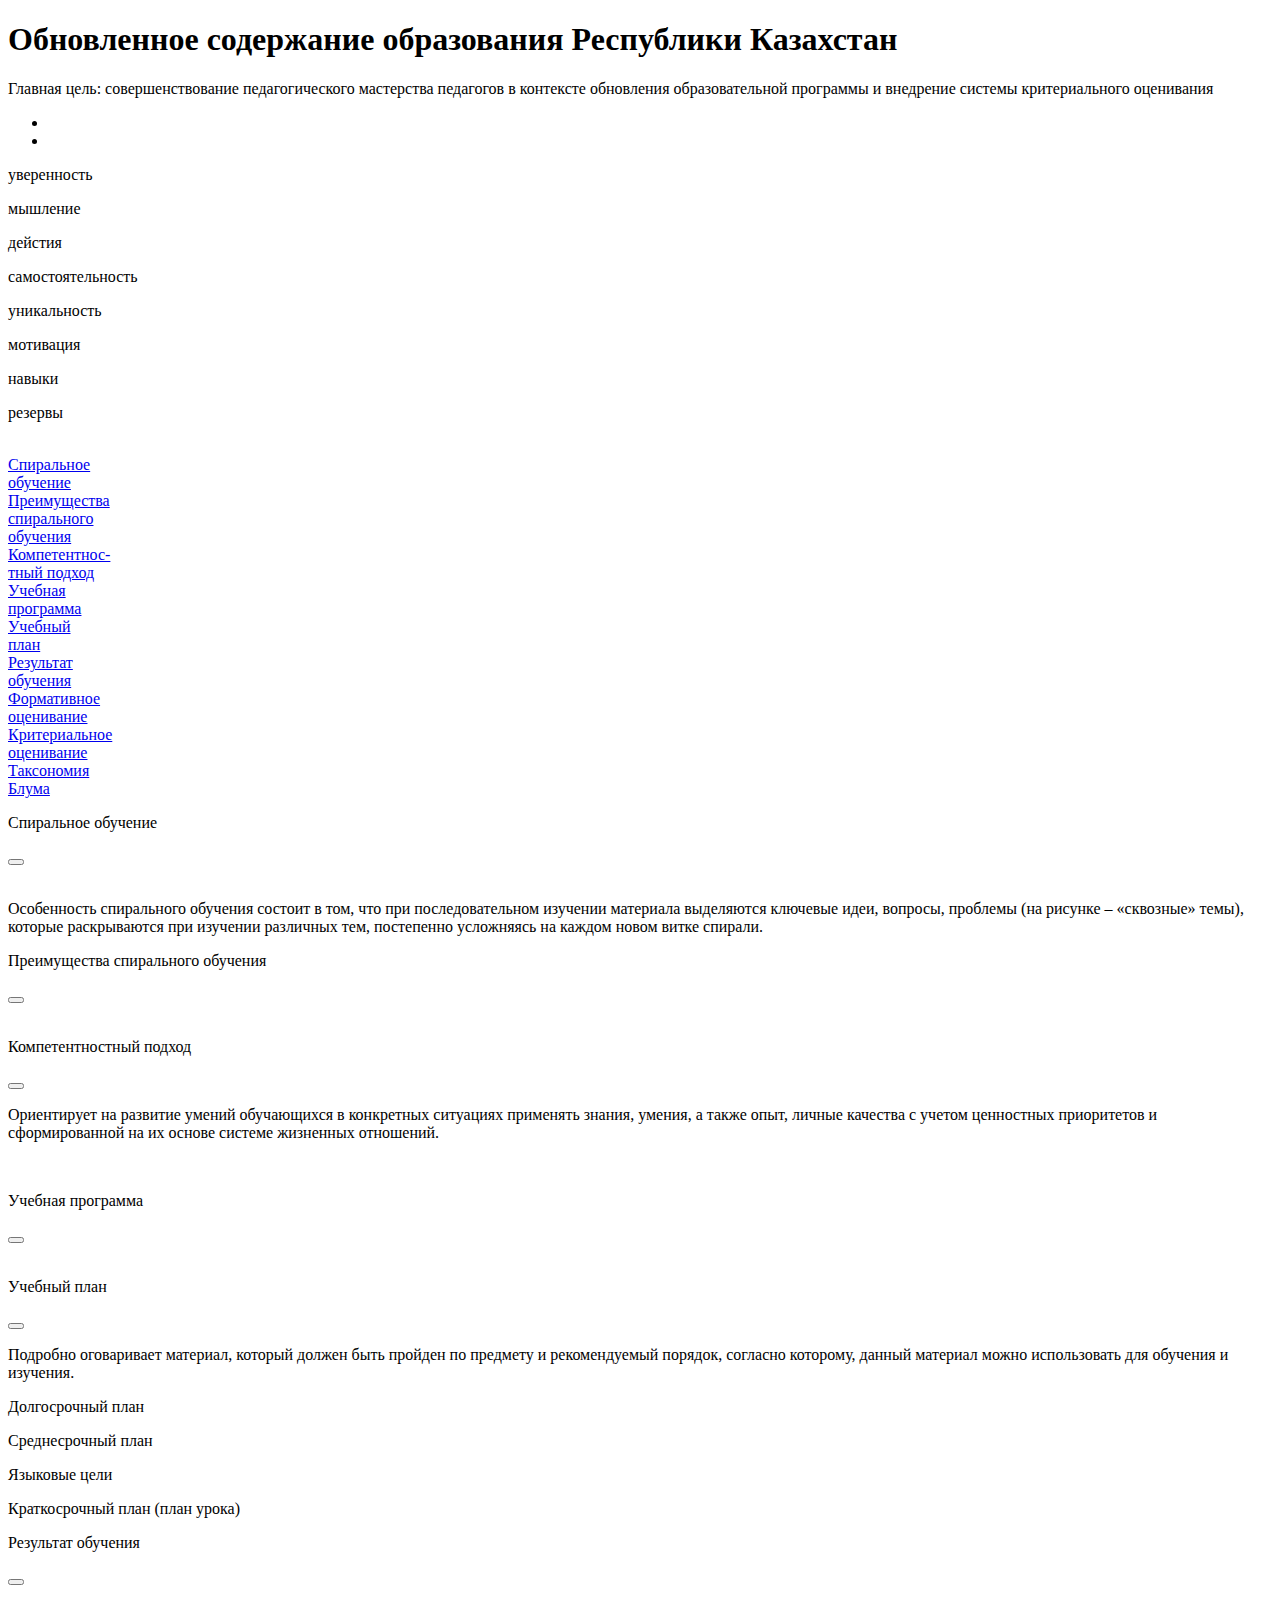
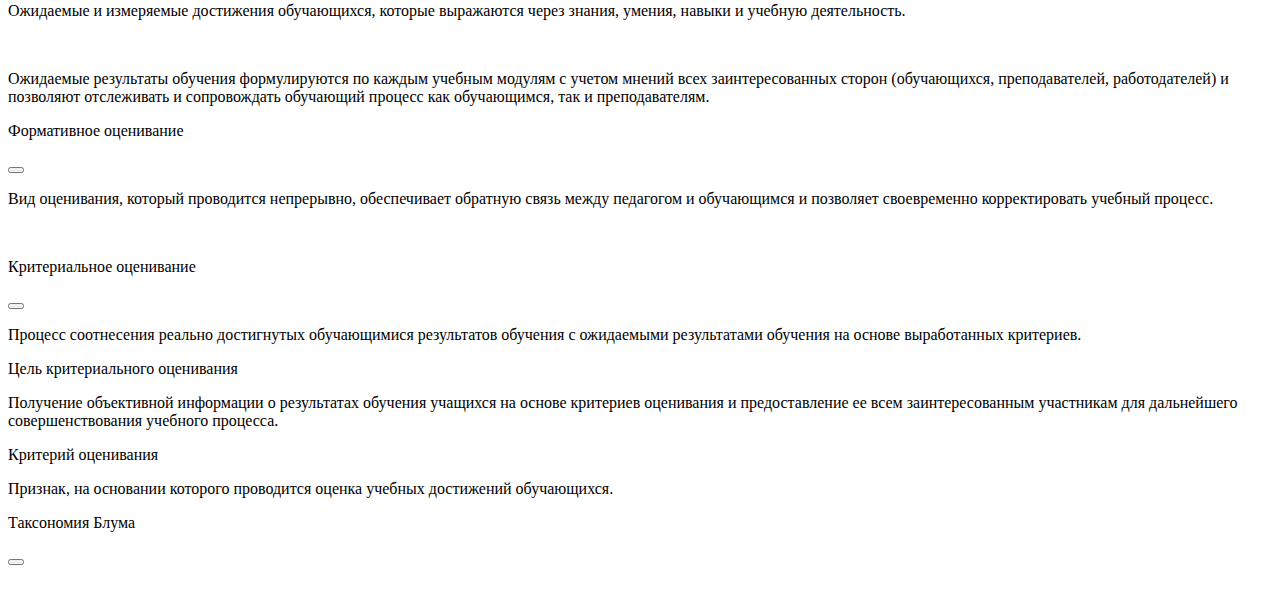
==== index.html @ 4d70ec93 "Add files via upload" ====
<!DOCTYPE html>
<html lang="ru">

<head>
	<meta charset="UTF-8">
	<meta http-equiv="X-UA-Compatible" content="IE=edge">
	<meta name="viewport" content="width=device-width, initial-scale=1.0">
	<link rel="stylesheet" href="css/style.css">
	<title>Document</title>
</head>

<body>
	<div class="wrapper">
		<div class="header">
			<div class="header__title ">
				<h1>Обновленное содержание образования Республики Казахстан</h1>
			</div>
			<div class="header__subtitle">
				<p>Главная цель: совершенствование педагогического мастерства педагогов в контексте обновления
					образовательной программы и внедрение системы критериального оценивания</p>
			</div>
			<div class="header__lg">
				<ul>
					<li>
						<a href="kz.html"> <img src="img/kz.jpg" alt=""></a>
					</li>
					<li>
						<a href="index.html"> <img src="img/ru.jpg" alt=""></a>
					</li>
				</ul>
			</div>
		</div>
		<div class="section">
			<div class="section__spiral">
				<div class="spiral">
					<div class="spiral__block block_8" id="block_8">
						<p>уверенность</p>
					</div>
					<div class="spiral__block block_7" id="block_7">
						<p>мышление</p>
					</div>
					<div class="spiral__block block_6" id="block_6">
						<p>дейстия</p>
					</div>
					<div class="spiral__block block_5" id="block_5">
						<p>самостоятельность</p>
					</div>
					<div class="spiral__block block_4" id="block_4">
						<p> уникальность</p>
					</div>
					<div class="spiral__block block_3" id="block_3">
						<p> мотивация</p>
					</div>
					<div class="spiral__block block_2" id="block_2">
						<p> навыки</p>
					</div>
					<div class="spiral__block block_1" id="block_1">
						<p> резервы</p>
					</div>
					<div class="spiral__img">
						<img class="gif" src="img/spi.png" alt=''>
					</div>
				</div>
			</div>
			<div class="section__links">
				<div class="link"><a href="#popup1">Спиральное <br>обучение</a></div>
				<div class="link"><a href="#popup2">Преимущества <br>спирального <br>обучения</a></div>
				<div class="link"><a href="#popup3">Компетентнос-<br>тный подход</a></div>
				<div class="link"><a href="#popup4">Учебная <br>программа</a></div>
				<div class="link"><a href="#popup5">Учебный <br>план </a></div>
				<div class="link"><a href="#popup6">Результат <br>обучения</a></div>
				<div class="link"><a href="#popup7">Формативное <br>оценивание</a></div>
				<div class="link"><a href="#popup8">Критериальное <br>оценивание</a></div>
				<div class="link"><a href="#popup9">Таксономия <br>Блума</a></div>
			</div>
		</div>
	</div>
	<div class="" id="popups">
		<div class="popup" id="popup1">
			<div class="popup__body">
				<div class="popup__content popup-orange">
					<div class="popup__title">
						<p>Спиральное обучение</p>
					</div>
					<button class="close" type="button" onclick="history.back();"></button>
					<div class="popup__info">
						<div class="info__1">
							<div class="info__1_img"><img src="img/content1.jpg" alt=""></div>
							<div class="info__1_text">
								<p>Особенность спирального обучения состоит в том, что при последовательном изучении материала
									выделяются ключевые идеи, вопросы, проблемы (на рисунке – «сквозные» темы), которые
									раскрываются при изучении различных тем, постепенно усложняясь на каждом новом витке спирали.
								</p>
							</div>
						</div>
					</div>
				</div>
			</div>
		</div>
		<div class="popup" id="popup2">
			<div class="popup__body">
				<div class="popup__content">
					<div class="popup__title">
						<p>Преимущества спирального обучения </p>
					</div>
					<button class="close" type="button" onclick="history.back();"></button>
					<div class="popup__info">
						<img src="img/content2.png" alt="">
					</div>
				</div>
			</div>
		</div>
		<div class="popup" id="popup3">
			<div class="popup__body">
				<div class="popup__content popup-orange">
					<div class="popup__title">
						<p>Компетентностный подход </p>
					</div>
					<button class="close" type="button" onclick="history.back();"></button>
					<div class="popup__info">
						<div class="info__3">
							<div class="info__3_text">
								<p>Ориентирует на развитие умений обучающихся в конкретных ситуациях применять знания, умения, а
									также
									опыт, личные качества с учетом ценностных приоритетов и сформированной на их основе системе
									жизненных отношений. </p>
							</div>
							<div class="info__3_img">
								<img src="img/content3.png" alt="">
							</div>
						</div>
					</div>
				</div>
			</div>
		</div>
		<div class="popup" id="popup4">
			<div class="popup__body">
				<div class="popup__content">
					<div class="popup__title">
						<p>Учебная программа</p>
					</div>
					<button class="close" type="button" onclick="history.back();"></button>
					<div class="popup__info">
						<img src="img/content4.png" alt="">
					</div>
				</div>
			</div>
		</div>
		<div class="popup" id="popup5">
			<div class="popup__body">
				<div class="popup__content popup-orange">
					<div class="popup__title">
						<p>Учебный план</p>
					</div>
					<button class="close" type="button" onclick="history.back();"></button>
					<div class="popup__info">
						<div class="info__5">
							<div class="info__5_title">
								<p>Подробно оговаривает материал, который должен быть пройден по предмету и рекомендуемый
									порядок, согласно которому, данный материал можно использовать для обучения и изучения.</p>
							</div>
							<div class="info__5_grid">
								<div class="grid__line g1">
									<div></div>
								</div>
								<div class="grid__line g2">
									<div></div>
								</div>
								<div class="grid__line g3">
									<div></div>
								</div>
								<div class="grid__line g4">
									<div></div>
								</div>
								<div class="grid__text g5">
									<p
										data-title="Включаются темы обучения на один учебный год, обозначает предметные разделы по уровню образования и определяет их общие правила.">
										Долгосрочный план</p>
								</div>
								<div class="grid__text g6">
									<p
										data-title="Даются рекомендации по проведению занятий по темам и разделам, организации деятельности обучающихся на уроках и перечень ресурсов.">
										Среднесрочный план</p>
								</div>
								<div class="grid__text g7">
									<p
										data-title="Основное средство, используемое в обучении содержания предмета. Развивают мышление и улучшают способность работать с терминами и понятиями в содержании предмета. ">
										Языковые цели</p>
								</div>
								<div class="grid__text g8">
									<p
										data-title="При разработке краткосрочного плана педагогу рекомендуется обратить внимание на дифференцированный подход к обучению и учитывать индивидуальные особенности детей. ">
										Краткосрочный план (план урока)</p>
								</div>
							</div>
						</div>
					</div>
				</div>
			</div>
		</div>
		<div class="popup" id="popup6">
			<div class="popup__body">
				<div class="popup__content">
					<div class="popup__title">
						<p>Результат обучения </p>
					</div>
					<button class="close" type="button" onclick="history.back();"></button>
					<div class="popup__info">
						<p>Ожидаемые и измеряемые достижения обучающихся, которые выражаются через знания, умения, навыки и
							учебную деятельность. </p>
						<div class="info__6_img">
							<img src="img/content6.png" alt="">
						</div>
						<p>Ожидаемые результаты обучения формулируются по каждым учебным модулям с учетом мнений всех
							заинтересованных сторон (обучающихся, преподавателей, работодателей) и позволяют отслеживать и
							сопровождать обучающий процесс как обучающимся, так и преподавателям.</p>
					</div>
				</div>
			</div>
		</div>
		<div class="popup" id="popup7">
			<div class="popup__body">
				<div class="popup__content popup-orange">
					<div class="popup__title">
						<p>Формативное оценивание </p>
					</div>
					<button class="close" type="button" onclick="history.back();"></button>
					<div class="popup__info">
						<p>Вид оценивания, который проводится непрерывно, обеспечивает обратную связь между педагогом и
							обучающимся и позволяет своевременно корректировать учебный процесс.
						</p>
						<div class="info__7_img">
							<img src="img/content7.png" alt="">
						</div>
					</div>
				</div>
			</div>
		</div>
		<div class="popup" id="popup8">
			<div class="popup__body">
				<div class="popup__content">
					<div class="popup__title">
						<p>Критериальное оценивание </p>
					</div>
					<button class="close" type="button" onclick="history.back();"></button>
					<div class="popup__info">
						<p>Процесс соотнесения реально достигнутых обучающимися результатов обучения с ожидаемыми результатами
							обучения на основе выработанных критериев. </p>
						<P>Цель критериального оценивания</P>
						<p>Получение объективной информации о результатах обучения учащихся на основе критериев оценивания и
							предоставление ее всем заинтересованным участникам для дальнейшего совершенствования учебного
							процесса.</p>
						<p>Критерий оценивания</p>
						<p>Признак, на основании которого проводится оценка учебных достижений обучающихся.
						</p>
					</div>
				</div>
			</div>
		</div>
		<div class="popup" id="popup9">
			<div class="popup__body">
				<div class="popup__content popup-orange">
					<div class="popup__title">
						<p>Таксономия Блума </p>
					</div>
					<button class="close" type="button" onclick="history.back();"></button>
					<div class="popup__info">
						<img src="img/content9.png" alt="">
					</div>
				</div>
			</div>
		</div>
	</div>
	<script src="https://ajax.googleapis.com/ajax/libs/jquery/3.6.0/jquery.min.js"></script>
	<script src="js/script.js"></script>
</body>

</html>
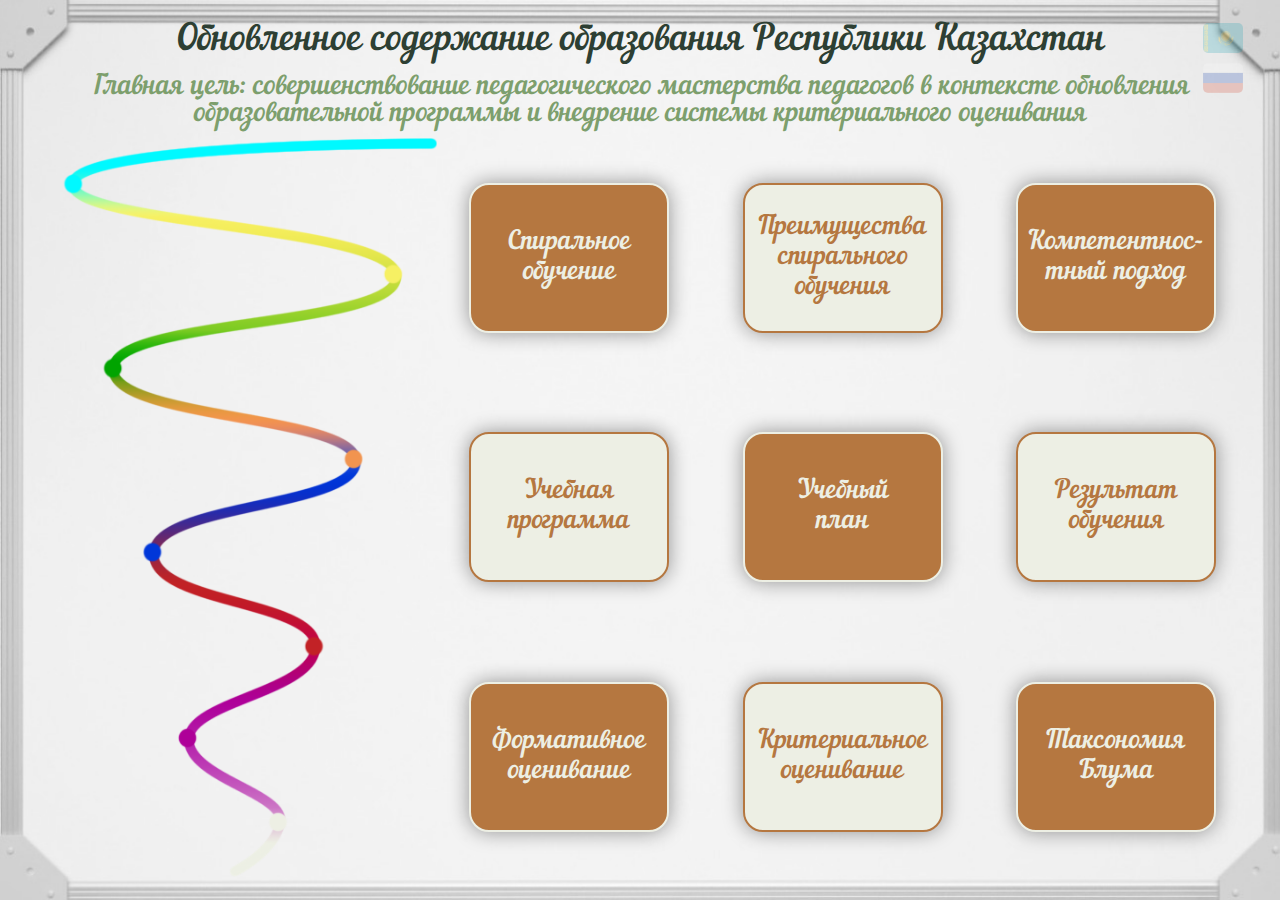
==== commit 41a400a4: "Update index.html" ====
--- a/index.html
+++ b/index.html
@@ -40,7 +40,7 @@
 						<p>мышление</p>
 					</div>
 					<div class="spiral__block block_6" id="block_6">
-						<p>дейстия</p>
+						<p>действия</p>
 					</div>
 					<div class="spiral__block block_5" id="block_5">
 						<p>самостоятельность</p>
@@ -275,4 +275,4 @@
 	<script src="js/script.js"></script>
 </body>
 
-</html>+</html>
--- a/css/style.css
+++ b/css/style.css
@@ -0,0 +1,889 @@
+@charset "UTF-8";
+* {
+	padding: 0;
+	margin: 0;
+	border: 0;
+}
+
+*,
+*:before,
+*:after {
+	-webkit-box-sizing: border-box;
+	box-sizing: border-box;
+}
+
+:focus,
+:active {
+	outline: none;
+}
+
+a:focus,
+a:active {
+	outline: none;
+}
+
+html,
+body {
+	height: 100%;
+	width: 100%;
+	font-size: 100%;
+	line-height: 1;
+	font-size: 14px;
+	-ms-text-size-adjust: 100%;
+	-moz-text-size-adjust: 100%;
+	-webkit-text-size-adjust: 100%;
+}
+
+input,
+button,
+textarea {
+	font-family: inherit;
+}
+
+input::-ms-clear {
+	display: none;
+}
+
+button {
+	cursor: pointer;
+}
+
+button::-moz-focus-inner {
+	padding: 0;
+	border: 0;
+}
+
+a,
+a:visited {
+	text-decoration: none;
+}
+
+a:hover {
+	text-decoration: none;
+}
+
+ul li {
+	list-style: none;
+}
+
+img {
+	vertical-align: top;
+}
+
+h1,
+h2,
+h3,
+h4,
+h5,
+h6 {
+	font-size: inherit;
+	font-weight: 400;
+}
+
+@font-face {
+	font-family: "Spectral";
+	src: url("../font/Spectral-MediumItalic.eot");
+	src: local("☺"), url("../font/Spectral-MediumItalic.woff") format("woff"),
+		url("../font/Spectral-MediumItalic.ttf") format("truetype"),
+		url("../font/Spectral-MediumItalic.svg") format("svg");
+	font-weight: normal;
+	font-style: normal;
+}
+
+@font-face {
+	font-family: "Pompilius";
+	src: url("../font/ofont.ru_Nautilus Pompilius.eot");
+	src: local("☺"), url("../font/ofont.ru_Nautilus Pompilius.woff") format("woff"),
+		url("../font/ofont.ru_Nautilus Pompilius.ttf") format("truetype"),
+		url("../font/ofont.ru_Nautilus Pompilius.svg") format("svg");
+	font-weight: normal;
+	font-style: normal;
+}
+
+::-moz-selection {
+	background: #cf915c;
+}
+
+::selection {
+	background: #cf915c;
+}
+
+::-moz-selection {
+	background: #cf915c;
+}
+
+::-webkit-selection {
+	background: #cf915c;
+	color: #cf915c;
+}
+
+body {
+	font-family: Pompilius;
+	background: url(../img/pat.jpg) repeat;
+}
+
+@media (min-width: 1024px) {
+	body {
+		background: url(../img/bg.jpg) 0 0/100% 100% no-repeat;
+		height: 100vh;
+	}
+}
+
+.wrapper {
+	height: 100vh;
+	display: -ms-grid;
+	display: grid;
+	-ms-grid-rows: auto 1fr;
+	-ms-grid-columns: 1fr;
+	grid-template: auto 1fr / 1fr;
+	padding-top: calc(5px + 30 * ((100vw - 320px) / 1600));
+	padding-bottom: calc(5px + 30 * ((100vw - 320px) / 1600));
+	padding-left: calc(5px + 45 * ((100vw - 320px) / 1600));
+	padding-right: calc(5px + 45 * ((100vw - 320px) / 1600));
+}
+
+.header {
+	text-align: center;
+	position: relative;
+	padding-bottom: 10px;
+}
+
+.header__title {
+	color: #2d3f33;
+	margin-bottom: calc(5px + 15 * ((100vw - 320px) / 1600));
+	font-size: calc(24px + 21 * ((100vw - 320px) / 1600));
+}
+
+.header__subtitle {
+	color: #7d9f6d;
+	max-width: 1320px;
+	margin: 0 auto;
+	font-size: calc(20px + 12 * ((100vw - 320px) / 1600));
+}
+
+.header__lg {
+	position: absolute;
+	right: 0;
+	top: 0;
+}
+
+.header__lg li:nth-child(1) {
+	margin-bottom: 10px;
+}
+
+.header__lg img {
+	width: 40px;
+	height: 30px;
+	border-radius: 5px;
+	opacity: 0.2;
+	margin-right: 5px;
+}
+
+.header__lg img:hover {
+	-webkit-box-shadow: 0px 0px 5px #000;
+	box-shadow: 0px 0px 5px #000;
+	-webkit-transition: all 0.5s ease 0s;
+	transition: all 0.5s ease 0s;
+	opacity: 1;
+}
+
+@media (max-width: 768px) {
+	.header__title {
+		max-width: 680px;
+	}
+}
+
+.section__links {
+	display: -ms-grid;
+	display: grid;
+	-ms-grid-rows: (1fr) [3];
+	-ms-grid-columns: (1fr) [3];
+	grid-template: repeat(3, 1fr) / repeat(3, 1fr);
+	gap: 10px;
+}
+
+.link {
+	background: #b57740;
+	-webkit-box-shadow: rgba(0, 0, 0, 0.4) 0px 0px 20px;
+	box-shadow: rgba(0, 0, 0, 0.4) 0px 0px 20px;
+	border: #edefe4 solid 2px;
+	width: 250px;
+	height: 150px;
+	border-radius: 20px;
+	-ms-grid-column-align: center;
+	justify-self: center;
+	-ms-flex-item-align: center;
+	-ms-grid-row-align: center;
+	align-self: center;
+	-webkit-box-align: center;
+	-ms-flex-align: center;
+	align-items: center;
+}
+
+.link > a {
+	color: #edefe4;
+	font-size: 30px;
+	line-height: 34px;
+	text-align: center;
+	width: 100%;
+	height: 100%;
+	display: -webkit-box;
+	display: -ms-flexbox;
+	display: flex;
+	-webkit-box-align: center;
+	-ms-flex-align: center;
+	align-items: center;
+	-webkit-box-pack: center;
+	-ms-flex-pack: center;
+	justify-content: center;
+}
+
+.link:hover {
+	-webkit-box-shadow: rgba(0, 0, 0, 0.7) 0px 0px 20px;
+	box-shadow: rgba(0, 0, 0, 0.7) 0px 0px 20px;
+	-webkit-transition: all 1s ease 0s;
+	transition: all 1s ease 0s;
+}
+
+.link:nth-child(even) {
+	background: #edefe4;
+	border: #b57740 solid 2px;
+}
+
+.link:nth-child(even) > a {
+	color: #b57740;
+}
+
+.block_1 {
+	opacity: 0;
+}
+
+.block_2 {
+	opacity: 0;
+}
+
+.block_3 {
+	opacity: 0;
+}
+
+.block_4 {
+	opacity: 0;
+}
+
+.block_5 {
+	opacity: 0;
+}
+
+.block_6 {
+	opacity: 0;
+}
+
+.block_7 {
+	opacity: 0;
+}
+
+.block_8 {
+	opacity: 0;
+}
+
+@-webkit-keyframes block {
+	0% {
+		opacity: 0;
+	}
+	20% {
+		opacity: 1;
+	}
+	90% {
+		opacity: 1;
+	}
+	100% {
+		opacity: 0;
+	}
+}
+
+@keyframes block {
+	0% {
+		opacity: 0;
+	}
+	20% {
+		opacity: 1;
+	}
+	90% {
+		opacity: 1;
+	}
+	100% {
+		opacity: 0;
+	}
+}
+
+.spiral {
+	position: relative;
+	height: 100%;
+	width: 100%;
+	display: -ms-grid;
+	display: grid;
+	-ms-grid-rows: (1fr) [8];
+	-ms-grid-columns: 1fr;
+	grid-template: repeat(8, 1fr) / 1fr;
+}
+
+.spiral__block {
+	-ms-grid-column-align: center;
+	justify-self: center;
+	-ms-flex-item-align: center;
+	-ms-grid-row-align: center;
+	align-self: center;
+}
+
+.spiral__block p {
+	color: #2d3f33;
+	font-size: calc(20px + 10 * ((100vw - 320px) / 1600));
+}
+
+img.gif {
+	z-index: -1;
+	position: absolute;
+	left: 0;
+	top: 0;
+	width: 100%;
+	height: 100%;
+	-o-object-fit: fill;
+	object-fit: fill;
+}
+
+@media (max-width: 1280px) {
+	.link {
+		width: 200px;
+	}
+	.link > a {
+		font-size: 26px;
+		line-height: 30px;
+	}
+}
+
+@media (min-width: 1024px) {
+	.section {
+		display: -ms-grid;
+		display: grid;
+		-ms-grid-rows: 1fr;
+		-ms-grid-columns: 1fr 2fr;
+		grid-template: 1fr/1fr 2fr;
+	}
+}
+
+@media (max-width: 1023px) {
+	.spiral {
+		width: 300px;
+		max-height: 450px;
+		min-height: 350px;
+		margin: 0 auto;
+	}
+	.link {
+		height: 100px;
+		margin: 10px 0px;
+	}
+	.link > a {
+		font-size: 20px;
+		line-height: 24px;
+	}
+}
+
+@media (max-width: 768px) {
+	.link {
+		max-width: 250px;
+	}
+}
+
+@media (max-width: 480px) {
+	.section__links {
+		display: -ms-grid;
+		display: grid;
+		-ms-grid-rows: (1fr) [9];
+		-ms-grid-columns: 1fr;
+		grid-template: repeat(9, 1fr) / 1fr;
+		gap: 10px;
+	}
+	.link {
+		width: 250px;
+		height: 150px;
+		margin: 10px 0;
+	}
+	.link > a {
+		font-size: 22px;
+		line-height: 34px;
+	}
+}
+
+.popup {
+	position: fixed;
+	width: 100%;
+	height: 100%;
+	background: rgba(0, 0, 0, 0.5);
+	top: 0;
+	left: 0;
+	opacity: 0;
+	visibility: hidden;
+	-webkit-transition: all 0.5s ease 0s;
+	transition: all 0.5s ease 0s;
+}
+
+.popup:target {
+	opacity: 1;
+	visibility: visible;
+}
+
+.popup__body {
+	height: 100%;
+	display: -webkit-box;
+	display: -ms-flexbox;
+	display: flex;
+	-webkit-box-align: center;
+	-ms-flex-align: center;
+	align-items: center;
+	-webkit-box-pack: center;
+	-ms-flex-pack: center;
+	justify-content: center;
+	padding: 20px;
+}
+
+.popup__content {
+	background: #edefe4;
+	color: #b57740;
+	border: #b57740 solid 2px;
+	border-radius: 30px;
+	width: 1200px;
+	height: 500px;
+	padding: 20px;
+	display: -ms-grid;
+	display: grid;
+	-ms-grid-rows: 50px auto;
+	-ms-grid-columns: 1fr;
+	grid-template: 50px auto/ 1fr;
+	position: relative;
+	overflow: hidden;
+}
+
+.popup-orange {
+	background: #b57740;
+	color: #edefe4;
+	border: #edefe4 solid 2px;
+}
+
+.popup__title {
+	text-align: center;
+	margin-bottom: 10px;
+	font-size: 36px;
+}
+
+@media (max-width: 1280px) {
+	.popup__title {
+		font-size: calc(15px + 21 * ((100vw - 320px) / 960));
+	}
+}
+
+.close {
+	background: url(../img/close.png) 0 0 / cover no-repeat;
+	height: 30px;
+	width: 30px;
+	position: absolute;
+	top: 20px;
+	right: 20px;
+}
+
+.popup__info {
+	-ms-grid-column-align: center;
+	justify-self: center;
+	font-size: 28px;
+	line-height: 30px;
+	font-family: Spectral;
+}
+
+@media (max-width: 1280px) {
+	.popup__info {
+		font-size: calc(14px + 14 * ((100vw - 320px) / 960));
+	}
+}
+
+@media (max-width: 1280px) {
+	.popup__info {
+		line-height: calc(20px + 10 * ((100vw - 320px) / 960));
+	}
+}
+
+.popup__info > img {
+	width: 900px;
+	height: 400px;
+}
+
+.info__1 {
+	display: -ms-grid;
+	display: grid;
+	-ms-grid-rows: 1fr;
+	-ms-grid-columns: auto 1fr;
+	grid-template: 1fr / auto 1fr;
+}
+
+.info__1_text {
+	display: -webkit-box;
+	display: -ms-flexbox;
+	display: flex;
+	-webkit-box-align: center;
+	-ms-flex-align: center;
+	align-items: center;
+	margin-left: 20px;
+}
+
+.info__3 {
+	display: -ms-grid;
+	display: grid;
+	-ms-grid-rows: auto auto;
+	-ms-grid-columns: 1fr;
+	grid-template: auto auto/1fr;
+}
+
+.info__3_text {
+	text-indent: 50px;
+	margin-bottom: 10px;
+}
+
+.info__3_img > img {
+	display: block;
+	margin: 0 auto;
+	width: 700px;
+	height: 250px;
+	padding-bottom: 10px;
+}
+
+.info__5_title {
+	max-width: 1156px;
+	border: #edefe4 solid 2px;
+	border-radius: 5px;
+	padding: 10px;
+	text-indent: 0;
+}
+
+.info__5_grid {
+	display: -ms-grid;
+	display: grid;
+	-ms-grid-rows: 50px 1fr;
+	-ms-grid-columns: (1fr) [4];
+	grid-template: 50px 1fr / repeat(4, 1fr);
+	-webkit-column-gap: 20px;
+	column-gap: 20px;
+	position: relative;
+}
+
+.grid__line > div {
+	border-right: 2px solid #edefe4;
+	height: 50px;
+	width: 20%;
+	padding: 0 0 0 50%;
+}
+
+.grid__text {
+	border: #edefe4 solid 2px;
+	border-radius: 5px;
+	padding: 10px;
+	text-align: center;
+	text-indent: 0;
+}
+
+.grid__text > p {
+	color: #2d3f33;
+	background: none;
+	font-size: 30px;
+	text-decoration: underline;
+}
+
+.grid__text > p::before {
+	content: "";
+}
+
+.grid__text > p:hover {
+	color: #edefe4;
+}
+
+.grid__text > p:hover::after {
+	content: attr(data-title);
+	text-decoration: none;
+	position: absolute;
+	background: #7d9f6d;
+	padding: 10px;
+	border-radius: 10px;
+	left: 0;
+	bottom: -150px;
+	font-size: 24px;
+	color: #edefe4;
+}
+
+.info__6_img img {
+	width: 900px;
+	height: 240px;
+	display: block;
+	margin: 0px auto;
+}
+
+.info__7_img img {
+	height: 340px;
+	display: block;
+	margin: 0px auto;
+}
+
+#popup8 .popup__info {
+	-ms-flex-item-align: center;
+	-ms-grid-row-align: center;
+	align-self: center;
+	text-align: center;
+}
+
+#popup8 .popup__info p:nth-child(even) {
+	text-align: center;
+	padding: 20px 0 10px 0;
+	font-family: Pompilius;
+}
+
+#popup8 .popup__content {
+	display: block;
+}
+
+@media (max-width: 1024px) {
+	.popup__body {
+		-webkit-box-align: start;
+		-ms-flex-align: start;
+		align-items: start;
+		overflow: scroll;
+	}
+	.close {
+		height: 20px;
+		width: 20px;
+		top: 20px;
+		right: 20px;
+	}
+	.popup__content {
+		width: 900px;
+		height: 400px;
+		padding: 10px 10px;
+	}
+	.popup__info > img {
+		width: 700px;
+		height: 300px;
+	}
+	.info__1 img {
+		height: 300px;
+	}
+	.info__3 img {
+		height: 220px;
+	}
+	.info__5_grid {
+		-ms-grid-rows: 30px 1fr;
+		-ms-grid-columns: (1fr) [4];
+		grid-template: 30px 1fr / repeat(4, 1fr);
+		-webkit-column-gap: 10px;
+		column-gap: 10px;
+	}
+	.grid__line > div {
+		height: 30px;
+	}
+	.grid__text {
+		padding: 5px 10px;
+	}
+	.grid__text > p {
+		font-size: 22px;
+	}
+	.grid__text > p:hover::after {
+		font-size: 20px;
+		bottom: -90px;
+		padding: 5px;
+	}
+	.info__6_img img {
+		width: 600px;
+		height: 150px;
+	}
+	.info__7_img img {
+		height: 250px;
+		width: 600px;
+	}
+}
+
+.g7 {
+	padding: 10px calc(15px + (100vw - 98vw));
+}
+
+@media (max-width: 888px) {
+	.grid__text > p:hover::after {
+		bottom: -100px;
+	}
+}
+
+@media (max-width: 768px) {
+	.popup__content {
+		width: 300px;
+		height: auto;
+		-ms-grid-rows: 40px auto;
+		-ms-grid-columns: 1fr;
+		grid-template: 40px auto/ 1fr;
+		padding: 5px;
+	}
+	.popup p {
+		line-height: 20px;
+	}
+	.popup__info p {
+		text-indent: 20px;
+		text-align: justify;
+		padding: 0 5px;
+	}
+	.popup__content .popup__title {
+		font-size: 20px;
+		width: 230px;
+		margin: 0 auto;
+	}
+	.close {
+		top: 10px;
+		right: 10px;
+	}
+	.popup__info > img {
+		width: 270px;
+		height: 300px;
+		padding: 5px 5px 5px 0;
+	}
+	.info__1 {
+		display: block;
+	}
+	.info__1_img img {
+		margin-left: 40px;
+	}
+	.info__1 p {
+		margin-left: -20px;
+		padding: 5px;
+	}
+	.info__3 {
+		display: block;
+	}
+	.info__3_text {
+		padding: 5px;
+		margin-bottom: 0;
+	}
+	.info__3_img > img {
+		display: block;
+		margin: 0 auto;
+		width: 270px;
+		height: 300px;
+		padding: 5px 5px 5px 0;
+		margin-bottom: 10px;
+	}
+	.info__5_grid {
+		padding-bottom: 180px;
+		-ms-grid-rows: 30px auto 30px auto 30px auto 30px auto;
+		-ms-grid-columns: 1fr;
+		grid-template: 30px auto 30px auto 30px auto 30px auto/ 1fr;
+	}
+	.grid__text_title {
+		padding: 5px;
+	}
+	.grid__text p {
+		text-align: center;
+		text-indent: 0;
+	}
+	.grid__line > div {
+		height: 30px;
+	}
+	.grid__text > p:hover::after {
+		left: 0;
+		bottom: 10px;
+	}
+	.g5 {
+		-ms-grid-row: 2;
+		grid-row-start: 2;
+		grid-row-end: 3;
+	}
+	.g6 {
+		-ms-grid-row: 4;
+		grid-row-start: 4;
+		grid-row-end: 5;
+	}
+	.g7 {
+		-ms-grid-row: 6;
+		grid-row-start: 6;
+		grid-row-end: 7;
+	}
+	.g8 {
+		margin-bottom: 10px;
+	}
+	.info__6_img img {
+		width: 280px;
+		padding-left: 10px;
+		margin: 0 0 10px 0;
+	}
+	#popup6 .popup__info {
+		padding-bottom: 10px;
+	}
+	.info__7_img img {
+		width: 280px;
+		padding-left: 10px;
+		margin: 5px 0 10px 0;
+	}
+	#popup7 .popup__title {
+		padding-bottom: 10px;
+		width: 200px;
+	}
+	#popup8 .popup__info p:nth-child(even) {
+		padding: 10px 0 5px 0;
+	}
+	#popup8 .popup__title {
+		padding-bottom: 10px;
+		width: 200px;
+	}
+}
+
+@media (max-width: 768px) {
+	#popup2 .popup__info {
+		background: url(../img/content2A.png) 0 0/100% 100% no-repeat;
+		margin-bottom: 10px;
+		height: 600px;
+	}
+	#popup2 .popup__info img {
+		opacity: 0;
+	}
+	#popup3 .info__3_img {
+		background: url(../img/content3A.png) 0 0/100% 100% no-repeat;
+		margin-bottom: 10px;
+		height: 500px;
+	}
+	#popup3 .info__3_img img {
+		opacity: 0;
+	}
+	#popup4 .popup__info {
+		background: url(../img/content4A.png) 0 0/100% 100% no-repeat;
+		margin-bottom: 10px;
+		height: 450px;
+	}
+	#popup4 .popup__info img {
+		opacity: 0;
+	}
+	#popup6 .info__6_img {
+		background: url(../img/content6A.png) 0 0/100% 100% no-repeat;
+		margin: 0 auto;
+		height: 500px;
+		width: 260px;
+	}
+	#popup6 .info__6_img img {
+		opacity: 0;
+	}
+	#popup7 .info__7_img {
+		background: url(../img/content7A.png) 0 0/100% 100% no-repeat;
+		margin: 0 auto;
+		height: 500px;
+		width: 260px;
+	}
+	#popup7 .info__7_img img {
+		opacity: 0;
+	}
+	#popup9 .popup__info {
+		background: url(../img/content9A.png) 0 0/100% 100% no-repeat;
+		margin-bottom: 10px;
+		height: 700px;
+	}
+	#popup9 .popup__info img {
+		opacity: 0;
+	}
+}
